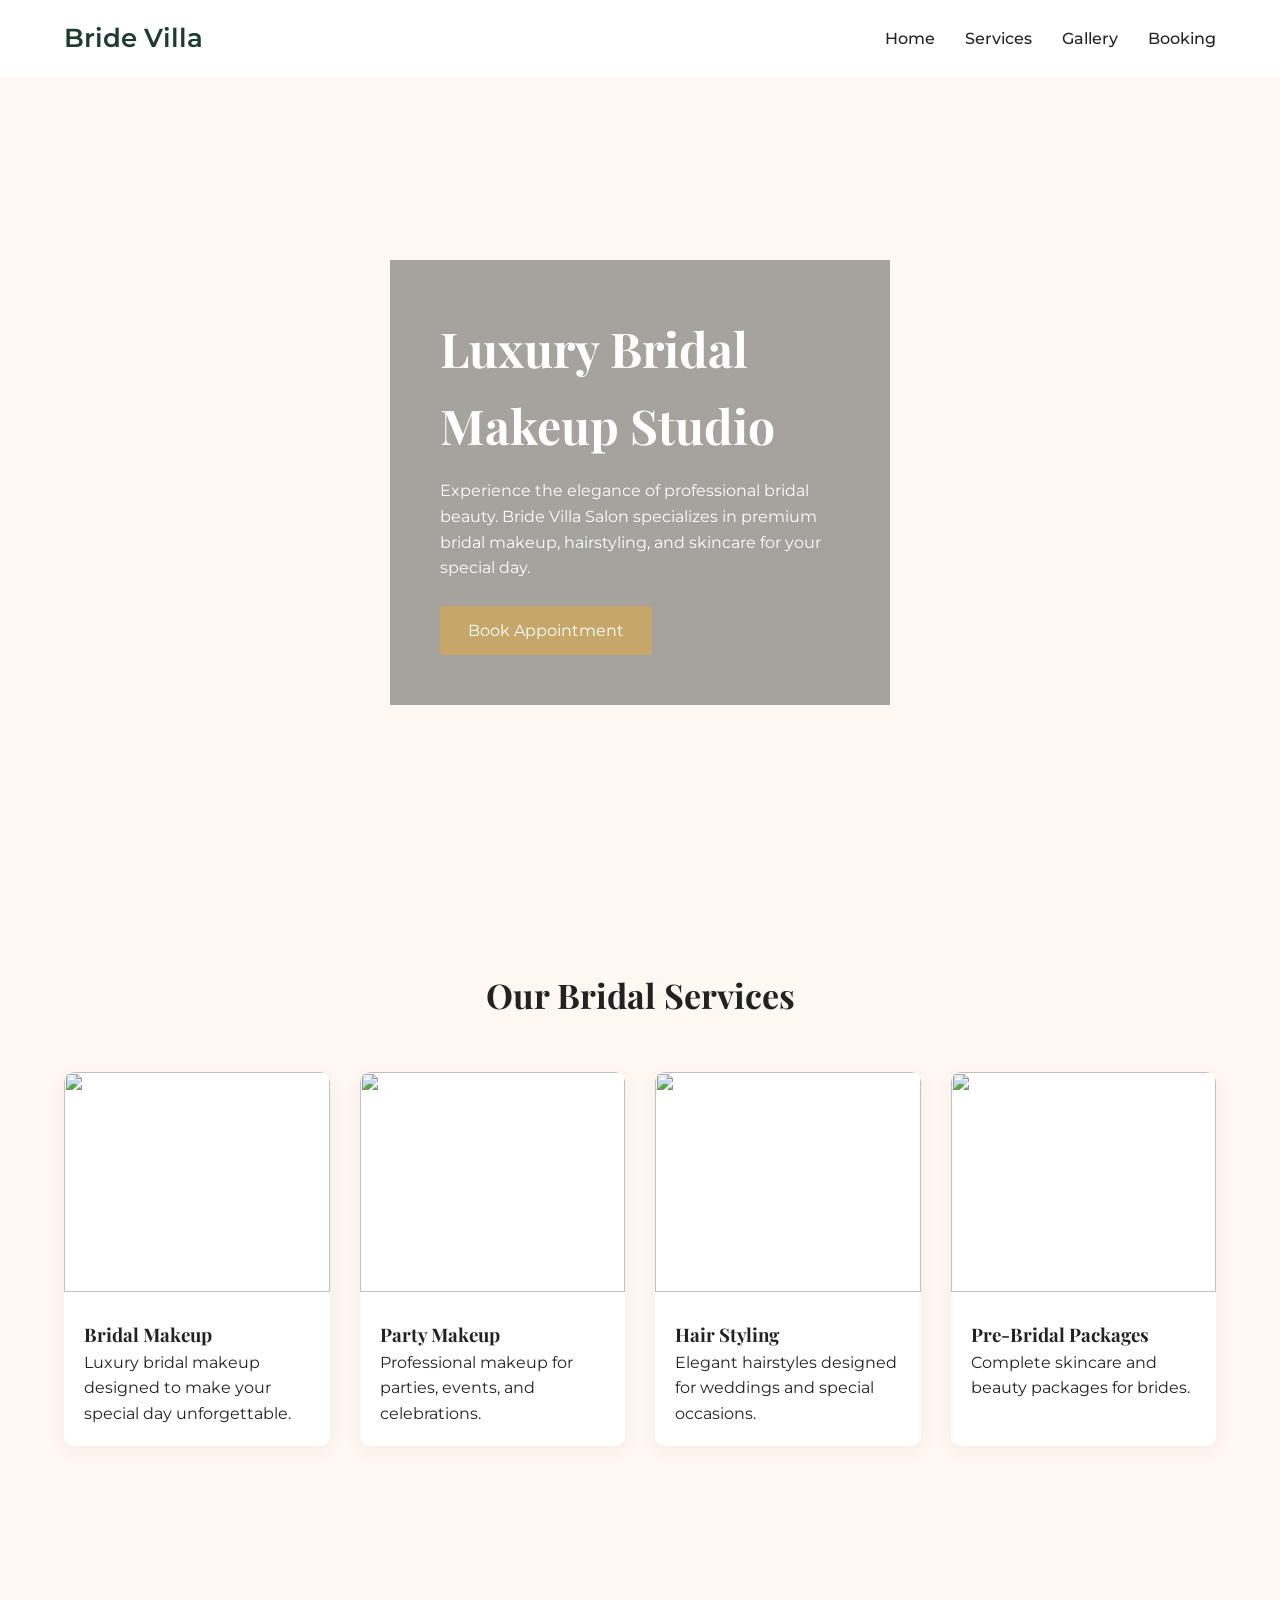
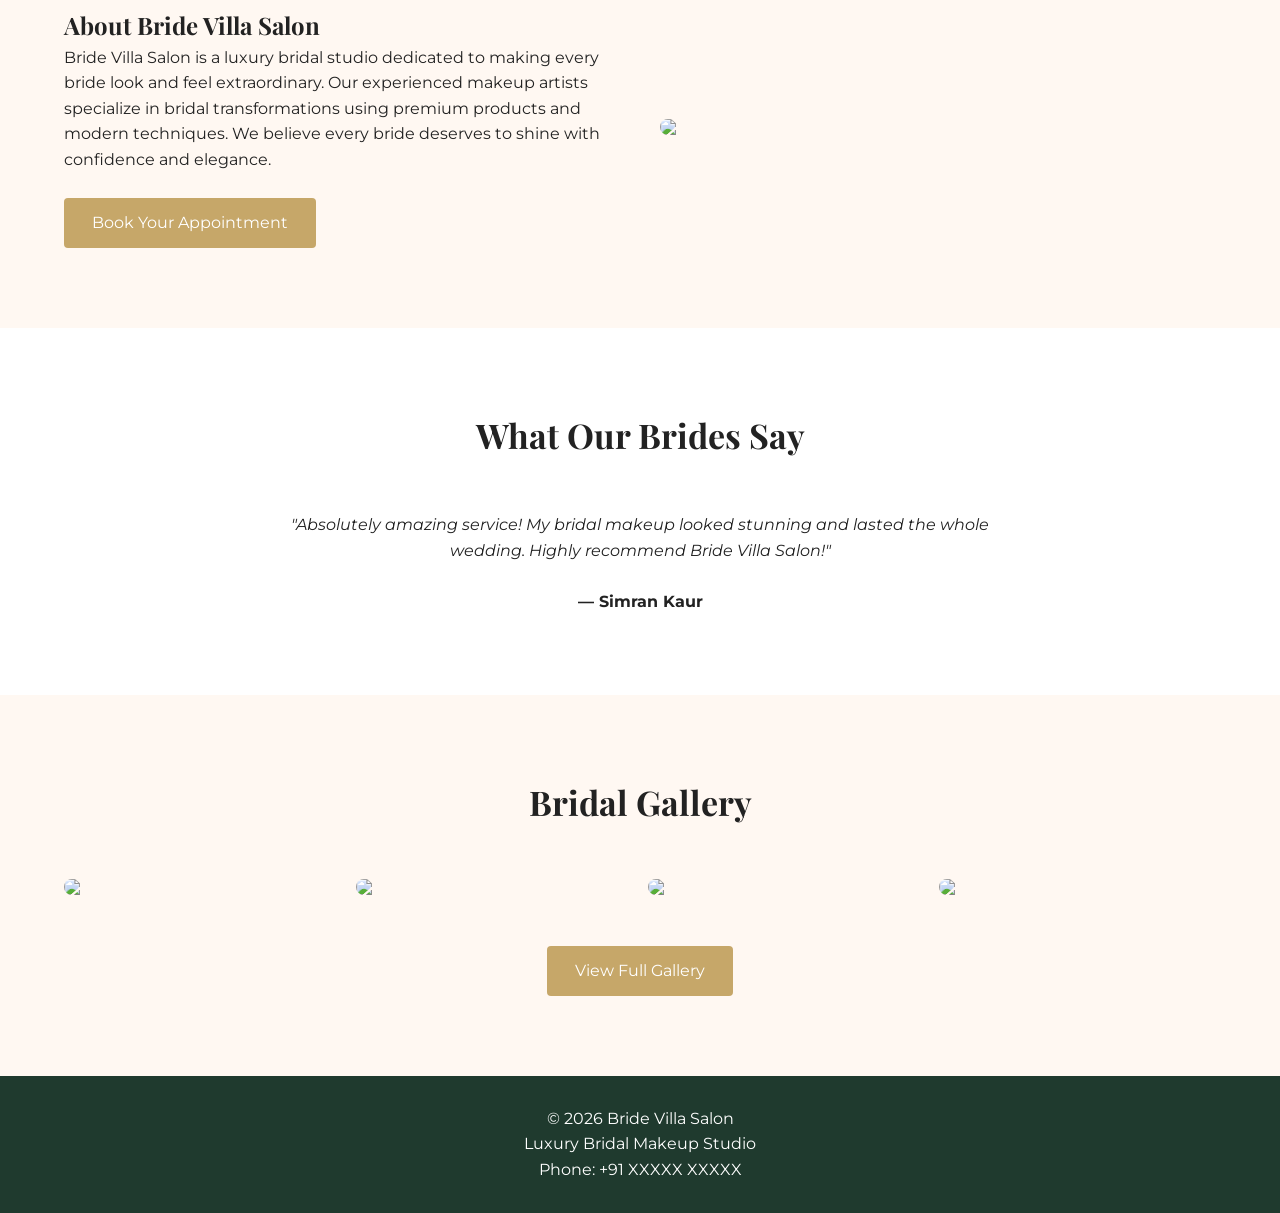
==== index.html @ 525a9a64 "Rename Index.html to index.html" ====
<!DOCTYPE html>
<html lang="en">

<head>

<meta charset="UTF-8">
<meta name="viewport" content="width=device-width, initial-scale=1.0">

<title>Bride Villa Salon</title>

<link rel="stylesheet" href="style.css">

</head>

<body>

<!-- ================= NAVBAR ================= -->

<header>

<div class="container navbar">

<div class="logo">Bride Villa</div>

<nav>

<div class="menu-toggle" id="menu-toggle">
☰
</div>

<div class="nav-links" id="nav-links">

<a href="index.html">Home</a>
<a href="services.html">Services</a>
<a href="gallery.html">Gallery</a>
<a href="booking.html">Booking</a>

</div>

</nav>

</div>

</header>


<!-- ================= HERO ================= -->

<section class="hero">

<div class="container hero-content">

<h1>Luxury Bridal Makeup Studio</h1>

<p>
Experience the elegance of professional bridal beauty.  
Bride Villa Salon specializes in premium bridal makeup, hairstyling, and skincare for your special day.
</p>

<a href="booking.html" class="btn">Book Appointment</a>

</div>

</section>


<!-- ================= SERVICES PREVIEW ================= -->

<section>

<div class="container">

<h2 class="section-title">Our Bridal Services</h2>

<div class="services-grid">

<div class="service-card">

<img src="images/service1.jpg">

<div class="service-content">

<h3>Bridal Makeup</h3>

<p>Luxury bridal makeup designed to make your special day unforgettable.</p>

</div>

</div>

<div class="service-card">

<img src="images/service2.jpg">

<div class="service-content">

<h3>Party Makeup</h3>

<p>Professional makeup for parties, events, and celebrations.</p>

</div>

</div>

<div class="service-card">

<img src="images/service3.jpg">

<div class="service-content">

<h3>Hair Styling</h3>

<p>Elegant hairstyles designed for weddings and special occasions.</p>

</div>

</div>

<div class="service-card">

<img src="images/service4.jpg">

<div class="service-content">

<h3>Pre-Bridal Packages</h3>

<p>Complete skincare and beauty packages for brides.</p>

</div>

</div>

</div>

</div>

</section>


<!-- ================= ABOUT ================= -->

<section>

<div class="container about">

<div>

<h2>About Bride Villa Salon</h2>

<p>

Bride Villa Salon is a luxury bridal studio dedicated to making every bride look and feel extraordinary.

Our experienced makeup artists specialize in bridal transformations using premium products and modern techniques.

We believe every bride deserves to shine with confidence and elegance.

</p>

<br>

<a href="booking.html" class="btn">Book Your Appointment</a>

</div>

<img src="images/about.jpg">

</div>

</section>


<!-- ================= TESTIMONIALS ================= -->

<section class="testimonials">

<div class="container">

<h2 class="section-title">What Our Brides Say</h2>

<div class="testimonial">

<p>

"Absolutely amazing service! My bridal makeup looked stunning and lasted the whole wedding.  
Highly recommend Bride Villa Salon!"

</p>

<br>

<strong>— Simran Kaur</strong>

</div>

</div>

</section>


<!-- ================= GALLERY PREVIEW ================= -->

<section>

<div class="container">

<h2 class="section-title">Bridal Gallery</h2>

<div class="gallery-grid">

<img src="images/gallery1.jpg">
<img src="images/gallery2.jpg">
<img src="images/gallery3.jpg">
<img src="images/gallery4.jpg">

</div>

<br><br>

<div style="text-align:center">

<a href="gallery.html" class="btn">View Full Gallery</a>

</div>

</div>

</section>


<!-- ================= FOOTER ================= -->

<footer>

<p>© 2026 Bride Villa Salon</p>

<p>Luxury Bridal Makeup Studio</p>

<p>Phone: +91 XXXXX XXXXX</p>

</footer>


<script src="app.js"></script>

</body>

</html>
---- style.css ----
/* ===============================
   BRIDE VILLA SALON - LUXURY CSS
================================ */

/* Google Fonts */
@import url('https://fonts.googleapis.com/css2?family=Playfair+Display:wght@400;500;600;700&family=Montserrat:wght@300;400;500;600&display=swap');

/* Root Colors */

:root{
    --gold:#C6A769;
    --cream:#FFF8F2;
    --green:#1F3A2E;
    --dark:#222;
}

/* Reset */

*{
    margin:0;
    padding:0;
    box-sizing:border-box;
}

/* Body */

body{
    font-family:'Montserrat',sans-serif;
    background:var(--cream);
    color:var(--dark);
    line-height:1.6;
}

/* Headings */

h1,h2,h3,h4{
    font-family:'Playfair Display',serif;
}

/* Links */

a{
    text-decoration:none;
    color:inherit;
}

/* Container */

.container{
    width:90%;
    max-width:1200px;
    margin:auto;
}

/* ===============================
   NAVBAR
================================ */

header{
    position:sticky;
    top:0;
    background:white;
    z-index:1000;
    box-shadow:0 2px 10px rgba(0,0,0,0.05);
}

.navbar{
    display:flex;
    justify-content:space-between;
    align-items:center;
    padding:18px 0;
}

.logo{
    font-size:26px;
    font-weight:600;
    color:var(--green);
}

.nav-links{
    display:flex;
    gap:30px;
}

.nav-links a{
    font-weight:500;
    transition:0.3s;
}

.nav-links a:hover{
    color:var(--gold);
}

/* Hamburger */

.menu-toggle{
    display:none;
    font-size:26px;
    cursor:pointer;
}

/* ===============================
   HERO SECTION
================================ */

.hero{
    height:90vh;
    background:url('images/hero.jpg') center/cover no-repeat;
    display:flex;
    align-items:center;
}

.hero-content{
    background:rgba(0,0,0,0.35);
    padding:50px;
    color:white;
    max-width:500px;
}

.hero h1{
    font-size:48px;
    margin-bottom:15px;
}

.hero p{
    margin-bottom:25px;
}

/* Button */

.btn{
    display:inline-block;
    background:var(--gold);
    color:white;
    padding:12px 28px;
    border-radius:4px;
    transition:0.3s;
}

.btn:hover{
    background:var(--green);
}

/* ===============================
   SECTION STYLING
================================ */

section{
    padding:80px 0;
}

.section-title{
    text-align:center;
    margin-bottom:50px;
    font-size:34px;
}

/* ===============================
   SERVICES
================================ */

.services-grid{
    display:grid;
    grid-template-columns:repeat(auto-fit,minmax(250px,1fr));
    gap:30px;
}

.service-card{
    background:white;
    border-radius:10px;
    overflow:hidden;
    box-shadow:0 5px 20px rgba(0,0,0,0.05);
    transition:0.4s;
}

.service-card:hover{
    transform:translateY(-8px);
}

.service-card img{
    width:100%;
    height:220px;
    object-fit:cover;
}

.service-content{
    padding:20px;
}

.price{
    color:var(--gold);
    font-weight:600;
    margin-top:10px;
}

/* ===============================
   ABOUT
================================ */

.about{
    display:grid;
    grid-template-columns:1fr 1fr;
    gap:40px;
    align-items:center;
}

.about img{
    width:100%;
    border-radius:10px;
}

/* ===============================
   TESTIMONIALS
================================ */

.testimonials{
    background:white;
}

.testimonial{
    text-align:center;
    max-width:700px;
    margin:auto;
}

.testimonial p{
    font-style:italic;
}

/* ===============================
   GALLERY
================================ */

.gallery-grid{
    display:grid;
    grid-template-columns:repeat(auto-fit,minmax(250px,1fr));
    gap:15px;
}

.gallery-grid img{
    width:100%;
    border-radius:8px;
    transition:0.4s;
}

.gallery-grid img:hover{
    transform:scale(1.05);
}

/* ===============================
   BOOKING FORM
================================ */

.booking-form{
    max-width:600px;
    margin:auto;
}

.booking-form input,
.booking-form select,
.booking-form textarea{
    width:100%;
    padding:12px;
    margin-bottom:15px;
    border:1px solid #ddd;
    border-radius:4px;
}

.booking-form button{
    width:100%;
}

/* ===============================
   FOOTER
================================ */

footer{
    background:var(--green);
    color:white;
    text-align:center;
    padding:30px 0;
}

/* ===============================
   RESPONSIVE
================================ */

@media(max-width:768px){

.nav-links{
    position:absolute;
    right:0;
    top:70px;
    background:white;
    flex-direction:column;
    width:200px;
    display:none;
    padding:20px;
}

.nav-links.active{
    display:flex;
}

.menu-toggle{
    display:block;
}

.about{
    grid-template-columns:1fr;
}

.hero h1{
    font-size:36px;
}

}
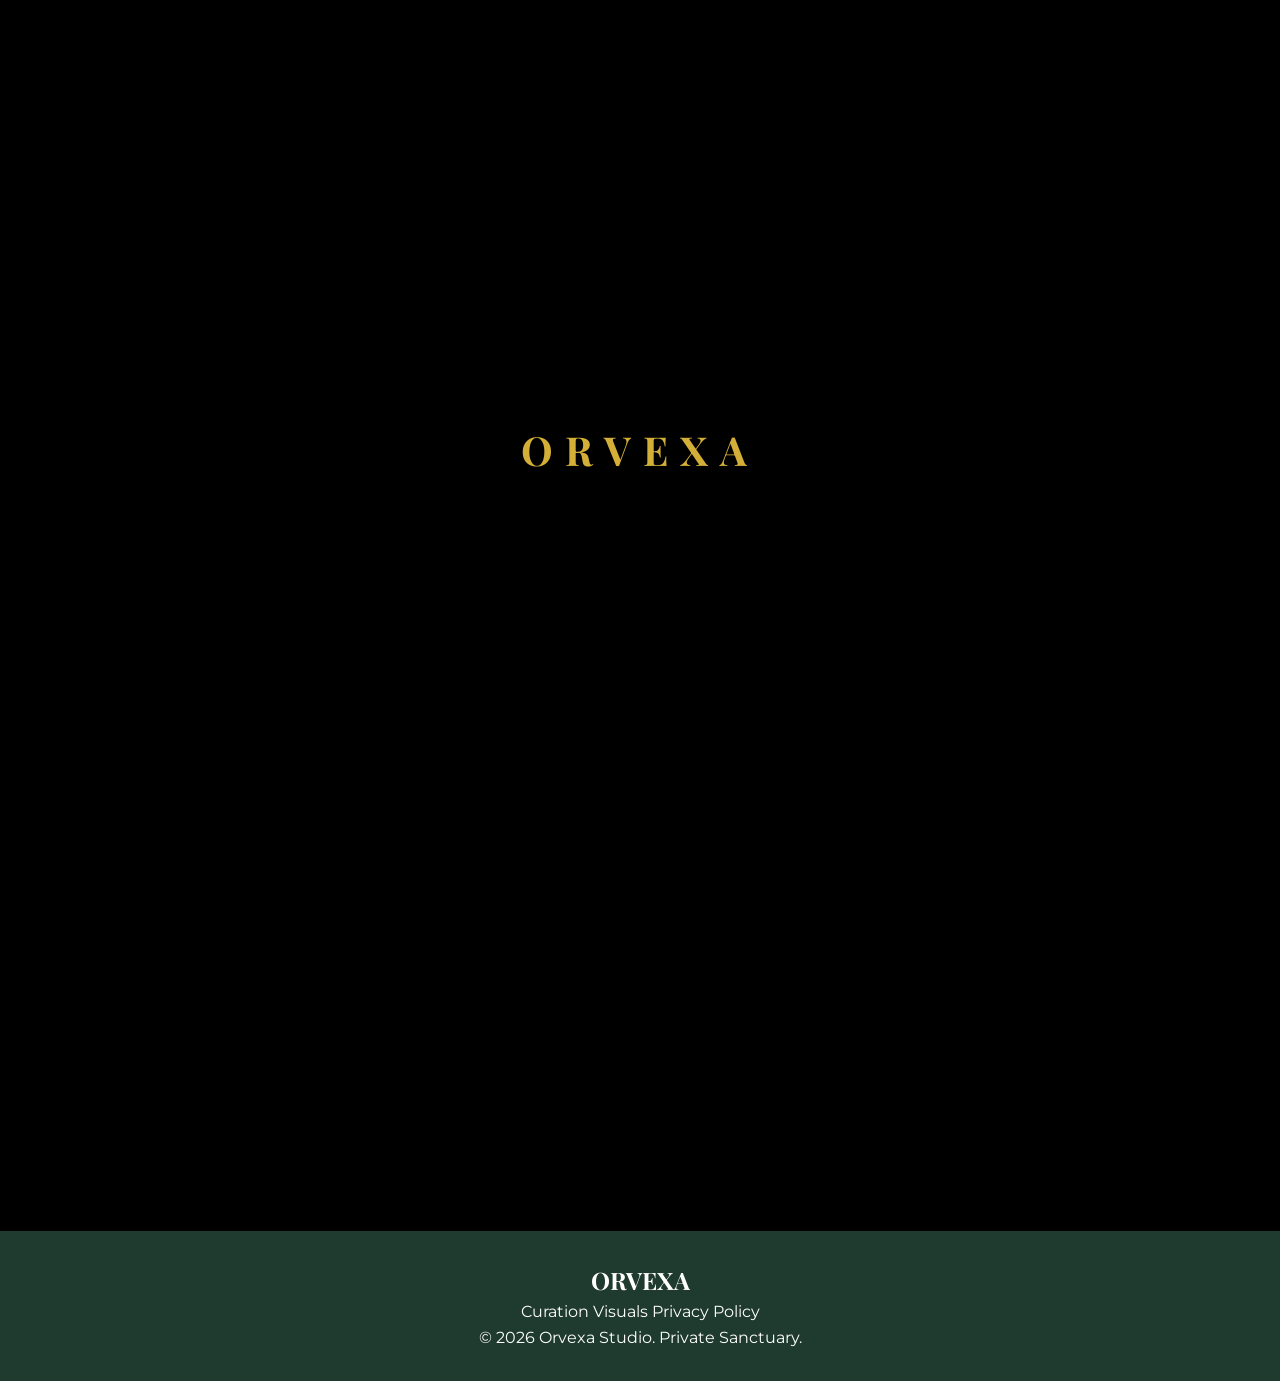
==== commit 731ed9b9: "Update index.html" ====
--- a/index.html
+++ b/index.html
@@ -1,248 +1,145 @@
 <!DOCTYPE html>
 <html lang="en">
+<head>
+    <meta charset="UTF-8">
+    <meta name="viewport" content="width=device-width, initial-scale=1.0">
+    <title>ORVEXA STUDIO | The Luxury Standard</title>
+    
+    <meta name="description" content="Orvexa Studio - High-end architectural hair sculpting and luxury sanctuary.">
+    <meta name="theme-color" content="#0D0D0D">
 
-<head>
+    <link rel="preload" href="style.css" as="style">
+    <link rel="preload" href="https://images.unsplash.com/photo-1521590832167-7bcbfaa6381f?auto=format&fit=crop&q=100" as="image">
 
-<meta charset="UTF-8">
-<meta name="viewport" content="width=device-width, initial-scale=1.0">
+    <link rel="preconnect" href="https://fonts.googleapis.com">
+    <link rel="preconnect" href="https://fonts.gstatic.com" crossorigin>
+    <link href="https://fonts.googleapis.com/css2?family=Playfair+Display:ital,wght@0,400;0,700;1,400&family=Poppins:wght@200;300;400;600&display=swap" rel="stylesheet">
+    
+    <link rel="stylesheet" href="https://unpkg.com/aos@next/dist/aos.css" />
+    <link rel="stylesheet" href="style.css">
 
-<title>Bride Villa Salon</title>
+    <style>
+        body { background: #000; margin: 0; }
+        .loader {
+            position: fixed; inset: 0; background: #000; z-index: 99999;
+            display: flex; align-items: center; justify-content: center;
+            transition: opacity 0.8s ease, visibility 0.8s;
+        }
+        .loader-logo {
+            font-family: 'Playfair Display', serif; letter-spacing: 12px; 
+            color: #D4AF37; font-size: 2.5rem; text-transform: uppercase;
+            animation: pulse 2s ease-in-out infinite;
+        }
+        @keyframes pulse {
+            0%, 100% { opacity: 0.4; transform: scale(0.98); }
+            50% { opacity: 1; transform: scale(1); }
+        }
+        .loader-progress-bar {
+            position: absolute; bottom: 0; left: 0; height: 2px;
+            background: #D4AF37; width: 0%; transition: width 1s ease-in-out;
+        }
+    </style>
+</head>
+<body class="luxury-theme">
 
-<link rel="stylesheet" href="style.css">
+    <div class="cursor"></div>
+    <div class="cursor-follower"></div>
 
-</head>
+    <div class="loader">
+        <div class="loader-wrapper">
+            <h1 class="loader-logo">ORVEXA</h1>
+            <div class="loader-progress-bar"></div>
+        </div>
+    </div>
 
-<body>
+    <nav class="navbar">
+        <div class="nav-container">
+            <a href="index.html" class="logo">ORVEXA<span>STUDIO</span></a>
+            
+            <ul class="nav-links">
+                <li><a href="index.html" class="active">Home</a></li>
+                <li><a href="services.html">Services</a></li>
+                <li><a href="gallery.html">Gallery</a></li>
+                <li><a href="booking.html" class="nav-cta">Reserve Now</a></li>
+            </ul>
 
-<!-- ================= NAVBAR ================= -->
+            <div class="burger">
+                <span class="line1"></span>
+                <span class="line2"></span>
+            </div>
+        </div>
+    </nav>
 
-<header>
+    <main id="smooth-wrapper">
+        <div id="smooth-content">
+            
+            <header class="hero">
+                <div class="hero-media">
+                    <div class="hero-overlay"></div>
+                    <div class="hero-bg-image"></div>
+                </div>
 
-<div class="container navbar">
+                <div class="hero-content" data-aos="zoom-out" data-aos-duration="2500">
+                    <h2 class="hero-subtitle">BEYOND GROOMING</h2>
+                    <h1 class="hero-title">Orvexa Studio</h1>
+                    <p class="hero-tagline">Architectural precision meets bespoke luxury sanctuary.</p>
+                    
+                    <div class="hero-btns">
+                        <a href="booking.html" class="btn-primary magnetic">Request Invite</a>
+                        <a href="services.html" class="btn-outline magnetic">The Menu</a>
+                    </div>
+                </div>
 
-<div class="logo">Bride Villa</div>
+                <div class="scroll-indicator">
+                    <div class="mouse-icon"><div class="wheel"></div></div>
+                    <span>EXPLORE</span>
+                </div>
+            </header>
 
-<nav>
+            <section class="about-section">
+                <div class="container">
+                    <div class="about-grid">
+                        <div class="about-media" data-aos="fade-right">
+                            <div class="image-mask">
+                                <img src="https://images.unsplash.com/photo-1560066984-138dadb4c035?auto=format&fit=crop&q=80" alt="Orvexa Experience">
+                            </div>
+                        </div>
+                        <div class="about-info" data-aos="fade-left">
+                            <span class="gold-label">THE LEGACY</span>
+                            <h3>Crafting Identities</h3>
+                            <p>We believe in quiet luxury—an uncompromising commitment to detail, privacy, and artistic innovation. At Orvexa, every transformation is an act of creation.</p>
+                            <a href="services.html" class="text-link">The Collection &rarr;</a>
+                        </div>
+                    </div>
+                </div>
+            </section>
 
-<div class="menu-toggle" id="menu-toggle">
-☰
-</div>
+            <footer class="footer">
+                <div class="footer-wrap">
+                    <h2 class="footer-logo">ORVEXA</h2>
+                    <nav class="footer-nav">
+                        <a href="services.html">Curation</a>
+                        <a href="gallery.html">Visuals</a>
+                        <a href="booking.html">Privacy Policy</a>
+                    </nav>
+                    <p class="copyright">&copy; 2026 Orvexa Studio. Private Sanctuary.</p>
+                </div>
+            </footer>
 
-<div class="nav-links" id="nav-links">
+        </div>
+    </main>
 
-<a href="index.html">Home</a>
-<a href="services.html">Services</a>
-<a href="gallery.html">Gallery</a>
-<a href="booking.html">Booking</a>
+    <script src="https://unpkg.com/aos@next/dist/aos.js"></script>
 
-</div>
+    <script type="importmap">
+    {
+      "imports": {
+        "firebase/app": "https://www.gstatic.com/firebasejs/10.7.1/firebase-app.js",
+        "firebase/firestore": "https://www.gstatic.com/firebasejs/10.7.1/firebase-firestore.js"
+      }
+    }
+    </script>
 
-</nav>
-
-</div>
-
-</header>
-
-
-<!-- ================= HERO ================= -->
-
-<section class="hero">
-
-<div class="container hero-content">
-
-<h1>Luxury Bridal Makeup Studio</h1>
-
-<p>
-Experience the elegance of professional bridal beauty.  
-Bride Villa Salon specializes in premium bridal makeup, hairstyling, and skincare for your special day.
-</p>
-
-<a href="booking.html" class="btn">Book Appointment</a>
-
-</div>
-
-</section>
-
-
-<!-- ================= SERVICES PREVIEW ================= -->
-
-<section>
-
-<div class="container">
-
-<h2 class="section-title">Our Bridal Services</h2>
-
-<div class="services-grid">
-
-<div class="service-card">
-
-<img src="images/service1.jpg">
-
-<div class="service-content">
-
-<h3>Bridal Makeup</h3>
-
-<p>Luxury bridal makeup designed to make your special day unforgettable.</p>
-
-</div>
-
-</div>
-
-<div class="service-card">
-
-<img src="images/service2.jpg">
-
-<div class="service-content">
-
-<h3>Party Makeup</h3>
-
-<p>Professional makeup for parties, events, and celebrations.</p>
-
-</div>
-
-</div>
-
-<div class="service-card">
-
-<img src="images/service3.jpg">
-
-<div class="service-content">
-
-<h3>Hair Styling</h3>
-
-<p>Elegant hairstyles designed for weddings and special occasions.</p>
-
-</div>
-
-</div>
-
-<div class="service-card">
-
-<img src="images/service4.jpg">
-
-<div class="service-content">
-
-<h3>Pre-Bridal Packages</h3>
-
-<p>Complete skincare and beauty packages for brides.</p>
-
-</div>
-
-</div>
-
-</div>
-
-</div>
-
-</section>
-
-
-<!-- ================= ABOUT ================= -->
-
-<section>
-
-<div class="container about">
-
-<div>
-
-<h2>About Bride Villa Salon</h2>
-
-<p>
-
-Bride Villa Salon is a luxury bridal studio dedicated to making every bride look and feel extraordinary.
-
-Our experienced makeup artists specialize in bridal transformations using premium products and modern techniques.
-
-We believe every bride deserves to shine with confidence and elegance.
-
-</p>
-
-<br>
-
-<a href="booking.html" class="btn">Book Your Appointment</a>
-
-</div>
-
-<img src="images/about.jpg">
-
-</div>
-
-</section>
-
-
-<!-- ================= TESTIMONIALS ================= -->
-
-<section class="testimonials">
-
-<div class="container">
-
-<h2 class="section-title">What Our Brides Say</h2>
-
-<div class="testimonial">
-
-<p>
-
-"Absolutely amazing service! My bridal makeup looked stunning and lasted the whole wedding.  
-Highly recommend Bride Villa Salon!"
-
-</p>
-
-<br>
-
-<strong>— Simran Kaur</strong>
-
-</div>
-
-</div>
-
-</section>
-
-
-<!-- ================= GALLERY PREVIEW ================= -->
-
-<section>
-
-<div class="container">
-
-<h2 class="section-title">Bridal Gallery</h2>
-
-<div class="gallery-grid">
-
-<img src="images/gallery1.jpg">
-<img src="images/gallery2.jpg">
-<img src="images/gallery3.jpg">
-<img src="images/gallery4.jpg">
-
-</div>
-
-<br><br>
-
-<div style="text-align:center">
-
-<a href="gallery.html" class="btn">View Full Gallery</a>
-
-</div>
-
-</div>
-
-</section>
-
-
-<!-- ================= FOOTER ================= -->
-
-<footer>
-
-<p>© 2026 Bride Villa Salon</p>
-
-<p>Luxury Bridal Makeup Studio</p>
-
-<p>Phone: +91 XXXXX XXXXX</p>
-
-</footer>
-
-
-<script src="app.js"></script>
-
+    <script type="module" src="app.js"></script>
 </body>
-
 </html>
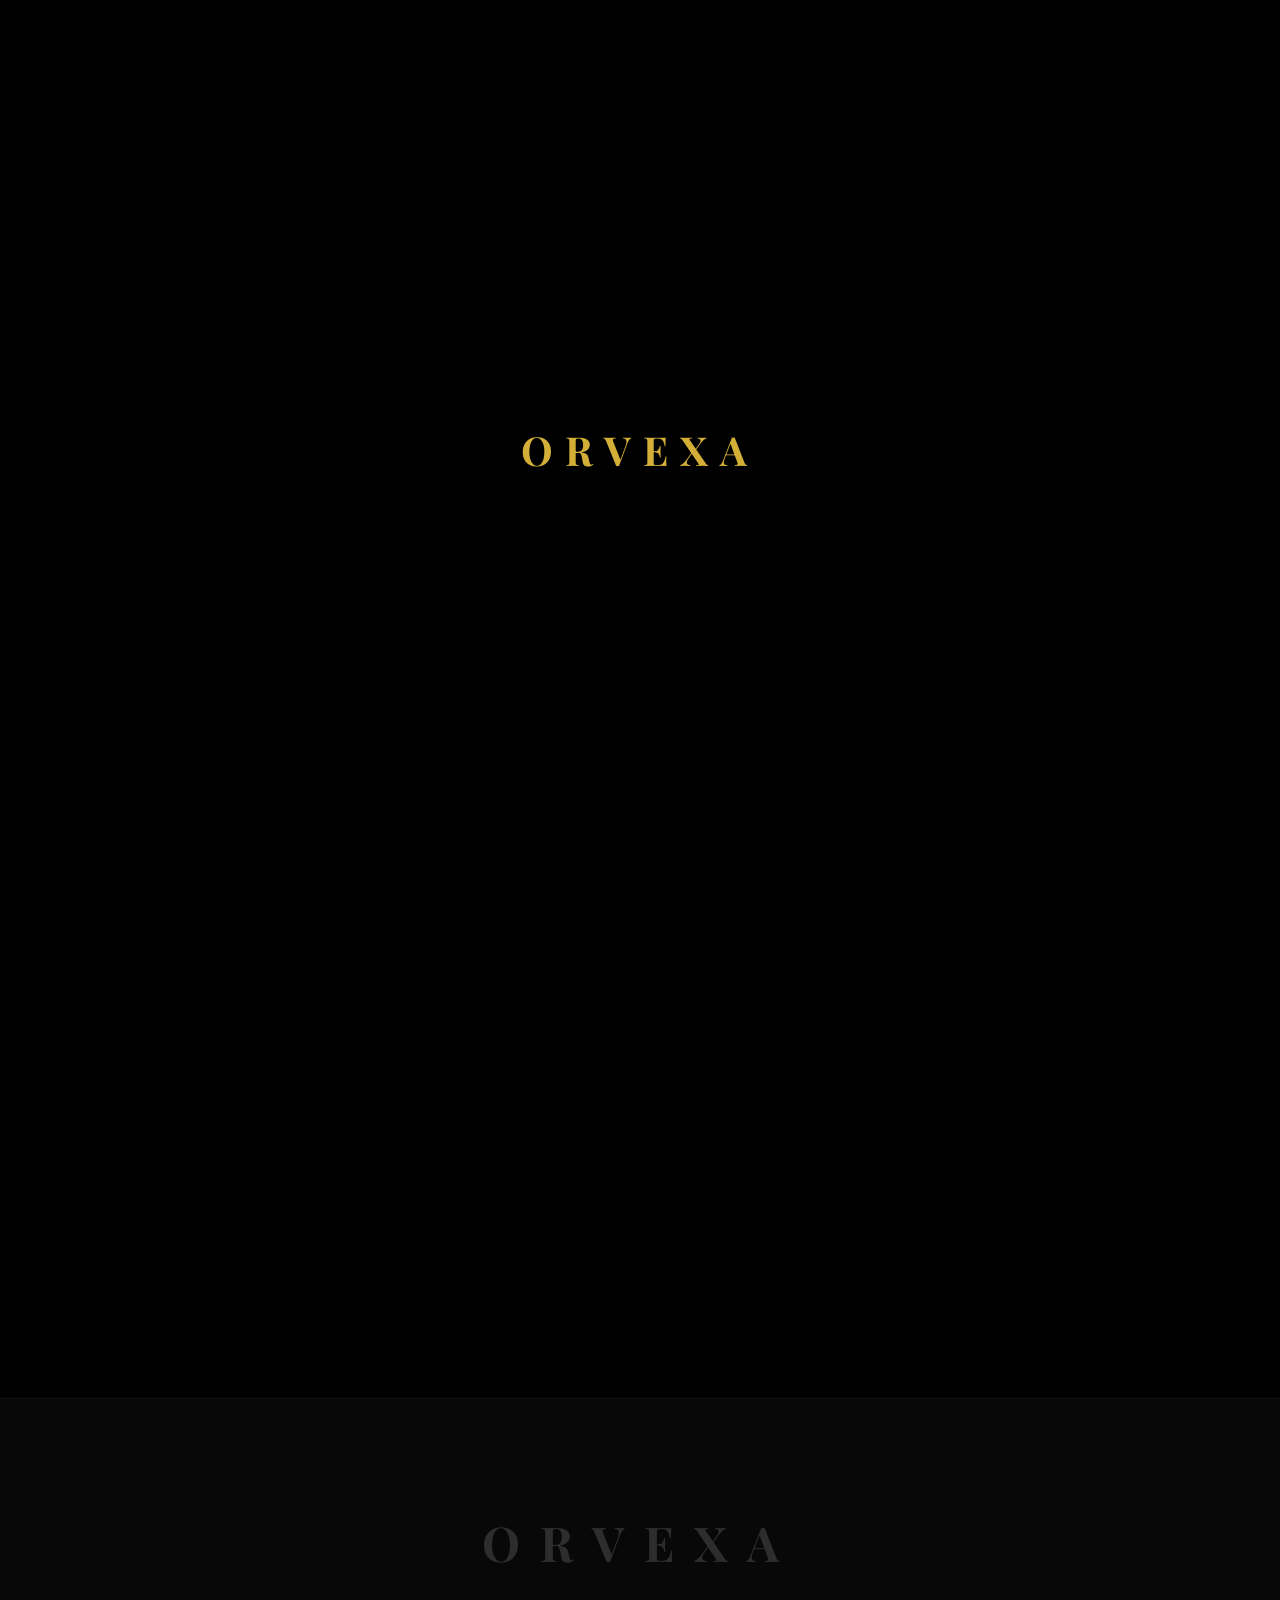
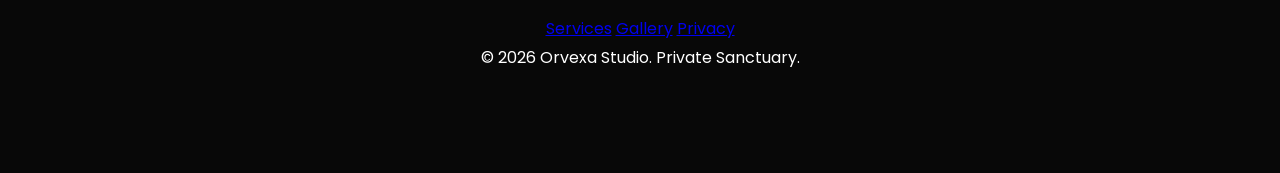
==== commit 3ab93876: "Update index.html" ====
--- a/index.html
+++ b/index.html
@@ -5,38 +5,38 @@
     <meta name="viewport" content="width=device-width, initial-scale=1.0">
     <title>ORVEXA STUDIO | The Luxury Standard</title>
     
-    <meta name="description" content="Orvexa Studio - High-end architectural hair sculpting and luxury sanctuary.">
-    <meta name="theme-color" content="#0D0D0D">
+    <meta name="description" content="Orvexa Studio - Bespoke hair sculpting and architectural grooming sanctuary.">
+    <meta property="og:title" content="ORVEXA STUDIO | Private Sanctuary">
+    <meta property="og:description" content="Where precision meets luxury. Experience the elite standard of grooming.">
+    <meta property="og:image" content="assets/img/og-preview.jpg"> <meta name="theme-color" content="#0D0D0D">
+
+    <link rel="icon" type="image/png" href="assets/img/favicon.png">
 
     <link rel="preload" href="style.css" as="style">
-    <link rel="preload" href="https://images.unsplash.com/photo-1521590832167-7bcbfaa6381f?auto=format&fit=crop&q=100" as="image">
+    <link rel="preload" href="app.js" as="script" crossorigin="anonymous">
 
     <link rel="preconnect" href="https://fonts.googleapis.com">
     <link rel="preconnect" href="https://fonts.gstatic.com" crossorigin>
-    <link href="https://fonts.googleapis.com/css2?family=Playfair+Display:ital,wght@0,400;0,700;1,400&family=Poppins:wght@200;300;400;600&display=swap" rel="stylesheet">
+    <link href="https://fonts.googleapis.com/css2?family=Playfair+Display:wght@700&family=Poppins:wght@200;300;400;600&display=swap" rel="stylesheet">
+    <link rel="stylesheet" href="https://unpkg.com/aos@next/dist/aos.css" />
     
-    <link rel="stylesheet" href="https://unpkg.com/aos@next/dist/aos.css" />
     <link rel="stylesheet" href="style.css">
 
     <style>
-        body { background: #000; margin: 0; }
+        body { background: #000; margin: 0; overflow: hidden; }
         .loader {
             position: fixed; inset: 0; background: #000; z-index: 99999;
             display: flex; align-items: center; justify-content: center;
-            transition: opacity 0.8s ease, visibility 0.8s;
+            transition: opacity 0.8s cubic-bezier(0.19, 1, 0.22, 1);
         }
         .loader-logo {
-            font-family: 'Playfair Display', serif; letter-spacing: 12px; 
-            color: #D4AF37; font-size: 2.5rem; text-transform: uppercase;
+            font-family: 'Playfair Display', serif; color: #D4AF37;
+            letter-spacing: 12px; font-size: 2.5rem; text-transform: uppercase;
             animation: pulse 2s ease-in-out infinite;
         }
         @keyframes pulse {
-            0%, 100% { opacity: 0.4; transform: scale(0.98); }
+            0%, 100% { opacity: 0.3; transform: scale(0.95); }
             50% { opacity: 1; transform: scale(1); }
-        }
-        .loader-progress-bar {
-            position: absolute; bottom: 0; left: 0; height: 2px;
-            background: #D4AF37; width: 0%; transition: width 1s ease-in-out;
         }
     </style>
 </head>
@@ -45,11 +45,8 @@
     <div class="cursor"></div>
     <div class="cursor-follower"></div>
 
-    <div class="loader">
-        <div class="loader-wrapper">
-            <h1 class="loader-logo">ORVEXA</h1>
-            <div class="loader-progress-bar"></div>
-        </div>
+    <div class="loader" id="main-loader">
+        <h1 class="loader-logo">ORVEXA</h1>
     </div>
 
     <nav class="navbar">
@@ -63,7 +60,7 @@
                 <li><a href="booking.html" class="nav-cta">Reserve Now</a></li>
             </ul>
 
-            <div class="burger">
+            <div class="burger" id="mobile-menu">
                 <span class="line1"></span>
                 <span class="line2"></span>
             </div>
@@ -81,17 +78,16 @@
 
                 <div class="hero-content" data-aos="zoom-out" data-aos-duration="2500">
                     <h2 class="hero-subtitle">BEYOND GROOMING</h2>
-                    <h1 class="hero-title">Orvexa Studio</h1>
+                    <h1 class="hero-title">Orvexa</h1>
                     <p class="hero-tagline">Architectural precision meets bespoke luxury sanctuary.</p>
                     
                     <div class="hero-btns">
                         <a href="booking.html" class="btn-primary magnetic">Request Invite</a>
-                        <a href="services.html" class="btn-outline magnetic">The Menu</a>
+                        <a href="services.html" class="btn-outline magnetic">The Collection</a>
                     </div>
                 </div>
 
                 <div class="scroll-indicator">
-                    <div class="mouse-icon"><div class="wheel"></div></div>
                     <span>EXPLORE</span>
                 </div>
             </header>
@@ -101,14 +97,14 @@
                     <div class="about-grid">
                         <div class="about-media" data-aos="fade-right">
                             <div class="image-mask">
-                                <img src="https://images.unsplash.com/photo-1560066984-138dadb4c035?auto=format&fit=crop&q=80" alt="Orvexa Experience">
+                                <img src="https://images.unsplash.com/photo-1560066984-138dadb4c035?auto=format&fit=crop&q=80" alt="Orvexa Studio Craftsmanship">
                             </div>
                         </div>
                         <div class="about-info" data-aos="fade-left">
                             <span class="gold-label">THE LEGACY</span>
                             <h3>Crafting Identities</h3>
-                            <p>We believe in quiet luxury—an uncompromising commitment to detail, privacy, and artistic innovation. At Orvexa, every transformation is an act of creation.</p>
-                            <a href="services.html" class="text-link">The Collection &rarr;</a>
+                            <p>We believe in quiet luxury—an uncompromising commitment to detail, privacy, and artistic innovation. Every transformation is an act of creation.</p>
+                            <a href="services.html" class="text-link">View The Experience &rarr;</a>
                         </div>
                     </div>
                 </div>
@@ -118,9 +114,9 @@
                 <div class="footer-wrap">
                     <h2 class="footer-logo">ORVEXA</h2>
                     <nav class="footer-nav">
-                        <a href="services.html">Curation</a>
-                        <a href="gallery.html">Visuals</a>
-                        <a href="booking.html">Privacy Policy</a>
+                        <a href="services.html">Services</a>
+                        <a href="gallery.html">Gallery</a>
+                        <a href="booking.html">Privacy</a>
                     </nav>
                     <p class="copyright">&copy; 2026 Orvexa Studio. Private Sanctuary.</p>
                 </div>
--- a/style.css
+++ b/style.css
@@ -1,317 +1,162 @@
-/* ===============================
-   BRIDE VILLA SALON - LUXURY CSS
-================================ */
+/* ORVEXA STUDIO - Global Design System
+   Theme: Ultra-Premium Luxury / Matte Black & Gold
+*/
 
-/* Google Fonts */
-@import url('https://fonts.googleapis.com/css2?family=Playfair+Display:wght@400;500;600;700&family=Montserrat:wght@300;400;500;600&display=swap');
-
-/* Root Colors */
-
-:root{
-    --gold:#C6A769;
-    --cream:#FFF8F2;
-    --green:#1F3A2E;
-    --dark:#222;
+:root {
+    /* Color Palette */
+    --primary: #0D0D0D;      /* Deep Matte Black */
+    --accent: #D4AF37;       /* Metallic Gold */
+    --white: #FFFFFF;
+    --text-muted: #888888;
+    --glass: rgba(255, 255, 255, 0.03);
+    --border: rgba(212, 175, 55, 0.15);
+    
+    /* Typography Dynamics */
+    --font-main: 'Poppins', sans-serif;
+    --font-serif: 'Playfair Display', serif;
+    
+    /* Motion Curve */
+    --ease: cubic-bezier(0.22, 1, 0.36, 1);
 }
 
-/* Reset */
-
-*{
-    margin:0;
-    padding:0;
-    box-sizing:border-box;
+/* 1. Reset & Global Aesthetics */
+* {
+    margin: 0; padding: 0; box-sizing: border-box;
+    cursor: none !important; /* Custom Cursor Handle */
 }
 
-/* Body */
-
-body{
-    font-family:'Montserrat',sans-serif;
-    background:var(--cream);
-    color:var(--dark);
-    line-height:1.6;
+html {
+    scroll-behavior: smooth;
+    background: var(--primary);
 }
 
-/* Headings */
-
-h1,h2,h3,h4{
-    font-family:'Playfair Display',serif;
+body {
+    background-color: var(--primary);
+    color: var(--white);
+    font-family: var(--font-main);
+    line-height: 1.8;
+    overflow-x: hidden;
+    -webkit-font-smoothing: antialiased;
 }
 
-/* Links */
-
-a{
-    text-decoration:none;
-    color:inherit;
+/* Film Grain Filter - Adds 'Soul' to the Black Background */
+body::before {
+    content: "";
+    position: fixed; inset: 0;
+    background-image: url("data:image/svg+xml,%3Csvg viewBox='0 0 200 200' xmlns='http://www.w3.org/2000/svg'%3E%3Cfilter id='n'%3E%3CfeTurbulence type='fractalNoise' baseFrequency='0.65' numOctaves='3'/%3E%3C/filter%3E%3Crect width='100%25' height='100%25' filter='url(%23n)'/%3E%3C/svg%3E");
+    opacity: 0.02; pointer-events: none; z-index: 9999;
 }
 
-/* Container */
-
-.container{
-    width:90%;
-    max-width:1200px;
-    margin:auto;
+/* 2. Custom Elite Cursor */
+.cursor {
+    width: 8px; height: 8px; background: var(--accent);
+    border-radius: 50%; position: fixed; z-index: 10000;
+    pointer-events: none;
+}
+.cursor-follower {
+    width: 35px; height: 35px; border: 1px solid var(--border);
+    border-radius: 50%; position: fixed; z-index: 9999;
+    pointer-events: none; transition: transform 0.15s var(--ease);
 }
 
-/* ===============================
-   NAVBAR
-================================ */
+/* 3. Luxury Navigation */
+.navbar {
+    position: fixed; width: 100%; top: 0; z-index: 1000;
+    padding: 35px 0; transition: all 0.6s var(--ease);
+}
+.navbar.scrolled {
+    padding: 15px 0; background: rgba(13, 13, 13, 0.9);
+    backdrop-filter: blur(25px); border-bottom: 1px solid var(--glass);
+}
+.nav-container {
+    max-width: 1400px; margin: 0 auto; display: flex;
+    justify-content: space-between; align-items: center; padding: 0 50px;
+}
+.logo {
+    font-family: var(--font-serif); font-size: 1.8rem;
+    color: var(--white); text-decoration: none; font-weight: 700;
+    letter-spacing: 5px;
+}
+.logo span { color: var(--accent); font-weight: 300; }
 
-header{
-    position:sticky;
-    top:0;
-    background:white;
-    z-index:1000;
-    box-shadow:0 2px 10px rgba(0,0,0,0.05);
+.nav-links { display: flex; list-style: none; gap: 45px; }
+.nav-links a {
+    text-decoration: none; color: var(--white); font-size: 0.7rem;
+    text-transform: uppercase; letter-spacing: 2.5px; opacity: 0.6;
+    transition: 0.4s;
+}
+.nav-links a:hover, .nav-links a.active { opacity: 1; color: var(--accent); }
+
+/* 4. Hero Section */
+.hero {
+    height: 100vh; position: relative; overflow: hidden;
+    display: flex; align-items: center; justify-content: center; text-align: center;
+}
+.hero-bg-image {
+    position: absolute; inset: 0; z-index: -2;
+    background: url('https://images.unsplash.com/photo-1521590832167-7bcbfaa6381f?auto=format&fit=crop&q=100') center/cover;
+    filter: brightness(0.4); transform: scale(1.05);
+}
+.hero-overlay {
+    position: absolute; inset: 0; z-index: -1;
+    background: radial-gradient(circle, transparent 0%, var(--primary) 100%);
+}
+.hero-title {
+    font-family: var(--font-serif); font-size: clamp(3rem, 10vw, 7.5rem);
+    text-transform: uppercase; letter-spacing: 15px; margin: 20px 0;
+    line-height: 1;
+}
+.hero-subtitle { color: var(--accent); letter-spacing: 10px; font-size: 0.8rem; }
+
+/* 5. Elite Buttons */
+.btn-primary {
+    background: var(--accent); color: #000; padding: 22px 50px;
+    text-decoration: none; font-size: 0.75rem; letter-spacing: 3px;
+    text-transform: uppercase; font-weight: 600; display: inline-block;
+    transition: var(--ease); border: 1px solid var(--accent);
+}
+.btn-primary:hover { background: transparent; color: var(--white); transform: translateY(-5px); }
+
+.btn-outline {
+    border: 1px solid rgba(255,255,255,0.1); color: var(--white);
+    padding: 22px 50px; text-decoration: none; font-size: 0.75rem;
+    letter-spacing: 3px; text-transform: uppercase; margin-left: 20px;
+    transition: var(--ease);
+}
+.btn-outline:hover { background: var(--white); color: #000; }
+
+/* 6. Content Sections (Golden Ratio Spacing) */
+section { padding: 160px 0; }
+.container { max-width: 1200px; margin: 0 auto; padding: 0 40px; }
+
+.image-mask {
+    background: #151515; overflow: hidden; position: relative;
+    clip-path: inset(0 0 0 0);
+}
+.image-mask img {
+    width: 100%; height: 100%; object-fit: cover;
+    transition: transform 2s var(--ease); filter: grayscale(100%);
+}
+.image-mask:hover img { transform: scale(1.1); filter: grayscale(0%); }
+
+/* 7. Footer Architecture */
+.footer {
+    padding: 100px 0; border-top: 1px solid var(--glass);
+    text-align: center; background: #080808;
+}
+.footer-logo {
+    font-family: var(--font-serif); font-size: 3rem; letter-spacing: 20px;
+    opacity: 0.15; margin-bottom: 30px;
 }
 
-.navbar{
-    display:flex;
-    justify-content:space-between;
-    align-items:center;
-    padding:18px 0;
+/* Selection & Scrollbar */
+::selection { background: var(--accent); color: var(--primary); }
+::-webkit-scrollbar { width: 4px; }
+::-webkit-scrollbar-thumb { background: var(--accent); }
+
+/* Responsive */
+@media (max-width: 768px) {
+    .nav-links { display: none; }
+    .hero-title { letter-spacing: 8px; }
+    section { padding: 80px 0; }
 }
-
-.logo{
-    font-size:26px;
-    font-weight:600;
-    color:var(--green);
-}
-
-.nav-links{
-    display:flex;
-    gap:30px;
-}
-
-.nav-links a{
-    font-weight:500;
-    transition:0.3s;
-}
-
-.nav-links a:hover{
-    color:var(--gold);
-}
-
-/* Hamburger */
-
-.menu-toggle{
-    display:none;
-    font-size:26px;
-    cursor:pointer;
-}
-
-/* ===============================
-   HERO SECTION
-================================ */
-
-.hero{
-    height:90vh;
-    background:url('images/hero.jpg') center/cover no-repeat;
-    display:flex;
-    align-items:center;
-}
-
-.hero-content{
-    background:rgba(0,0,0,0.35);
-    padding:50px;
-    color:white;
-    max-width:500px;
-}
-
-.hero h1{
-    font-size:48px;
-    margin-bottom:15px;
-}
-
-.hero p{
-    margin-bottom:25px;
-}
-
-/* Button */
-
-.btn{
-    display:inline-block;
-    background:var(--gold);
-    color:white;
-    padding:12px 28px;
-    border-radius:4px;
-    transition:0.3s;
-}
-
-.btn:hover{
-    background:var(--green);
-}
-
-/* ===============================
-   SECTION STYLING
-================================ */
-
-section{
-    padding:80px 0;
-}
-
-.section-title{
-    text-align:center;
-    margin-bottom:50px;
-    font-size:34px;
-}
-
-/* ===============================
-   SERVICES
-================================ */
-
-.services-grid{
-    display:grid;
-    grid-template-columns:repeat(auto-fit,minmax(250px,1fr));
-    gap:30px;
-}
-
-.service-card{
-    background:white;
-    border-radius:10px;
-    overflow:hidden;
-    box-shadow:0 5px 20px rgba(0,0,0,0.05);
-    transition:0.4s;
-}
-
-.service-card:hover{
-    transform:translateY(-8px);
-}
-
-.service-card img{
-    width:100%;
-    height:220px;
-    object-fit:cover;
-}
-
-.service-content{
-    padding:20px;
-}
-
-.price{
-    color:var(--gold);
-    font-weight:600;
-    margin-top:10px;
-}
-
-/* ===============================
-   ABOUT
-================================ */
-
-.about{
-    display:grid;
-    grid-template-columns:1fr 1fr;
-    gap:40px;
-    align-items:center;
-}
-
-.about img{
-    width:100%;
-    border-radius:10px;
-}
-
-/* ===============================
-   TESTIMONIALS
-================================ */
-
-.testimonials{
-    background:white;
-}
-
-.testimonial{
-    text-align:center;
-    max-width:700px;
-    margin:auto;
-}
-
-.testimonial p{
-    font-style:italic;
-}
-
-/* ===============================
-   GALLERY
-================================ */
-
-.gallery-grid{
-    display:grid;
-    grid-template-columns:repeat(auto-fit,minmax(250px,1fr));
-    gap:15px;
-}
-
-.gallery-grid img{
-    width:100%;
-    border-radius:8px;
-    transition:0.4s;
-}
-
-.gallery-grid img:hover{
-    transform:scale(1.05);
-}
-
-/* ===============================
-   BOOKING FORM
-================================ */
-
-.booking-form{
-    max-width:600px;
-    margin:auto;
-}
-
-.booking-form input,
-.booking-form select,
-.booking-form textarea{
-    width:100%;
-    padding:12px;
-    margin-bottom:15px;
-    border:1px solid #ddd;
-    border-radius:4px;
-}
-
-.booking-form button{
-    width:100%;
-}
-
-/* ===============================
-   FOOTER
-================================ */
-
-footer{
-    background:var(--green);
-    color:white;
-    text-align:center;
-    padding:30px 0;
-}
-
-/* ===============================
-   RESPONSIVE
-================================ */
-
-@media(max-width:768px){
-
-.nav-links{
-    position:absolute;
-    right:0;
-    top:70px;
-    background:white;
-    flex-direction:column;
-    width:200px;
-    display:none;
-    padding:20px;
-}
-
-.nav-links.active{
-    display:flex;
-}
-
-.menu-toggle{
-    display:block;
-}
-
-.about{
-    grid-template-columns:1fr;
-}
-
-.hero h1{
-    font-size:36px;
-}
-
-}
--- a/style.css
+++ b/style.css
@@ -1,317 +1,162 @@
-/* ===============================
-   BRIDE VILLA SALON - LUXURY CSS
-================================ */
+/* ORVEXA STUDIO - Global Design System
+   Theme: Ultra-Premium Luxury / Matte Black & Gold
+*/
 
-/* Google Fonts */
-@import url('https://fonts.googleapis.com/css2?family=Playfair+Display:wght@400;500;600;700&family=Montserrat:wght@300;400;500;600&display=swap');
-
-/* Root Colors */
-
-:root{
-    --gold:#C6A769;
-    --cream:#FFF8F2;
-    --green:#1F3A2E;
-    --dark:#222;
+:root {
+    /* Color Palette */
+    --primary: #0D0D0D;      /* Deep Matte Black */
+    --accent: #D4AF37;       /* Metallic Gold */
+    --white: #FFFFFF;
+    --text-muted: #888888;
+    --glass: rgba(255, 255, 255, 0.03);
+    --border: rgba(212, 175, 55, 0.15);
+    
+    /* Typography Dynamics */
+    --font-main: 'Poppins', sans-serif;
+    --font-serif: 'Playfair Display', serif;
+    
+    /* Motion Curve */
+    --ease: cubic-bezier(0.22, 1, 0.36, 1);
 }
 
-/* Reset */
-
-*{
-    margin:0;
-    padding:0;
-    box-sizing:border-box;
+/* 1. Reset & Global Aesthetics */
+* {
+    margin: 0; padding: 0; box-sizing: border-box;
+    cursor: none !important; /* Custom Cursor Handle */
 }
 
-/* Body */
-
-body{
-    font-family:'Montserrat',sans-serif;
-    background:var(--cream);
-    color:var(--dark);
-    line-height:1.6;
+html {
+    scroll-behavior: smooth;
+    background: var(--primary);
 }
 
-/* Headings */
-
-h1,h2,h3,h4{
-    font-family:'Playfair Display',serif;
+body {
+    background-color: var(--primary);
+    color: var(--white);
+    font-family: var(--font-main);
+    line-height: 1.8;
+    overflow-x: hidden;
+    -webkit-font-smoothing: antialiased;
 }
 
-/* Links */
-
-a{
-    text-decoration:none;
-    color:inherit;
+/* Film Grain Filter - Adds 'Soul' to the Black Background */
+body::before {
+    content: "";
+    position: fixed; inset: 0;
+    background-image: url("data:image/svg+xml,%3Csvg viewBox='0 0 200 200' xmlns='http://www.w3.org/2000/svg'%3E%3Cfilter id='n'%3E%3CfeTurbulence type='fractalNoise' baseFrequency='0.65' numOctaves='3'/%3E%3C/filter%3E%3Crect width='100%25' height='100%25' filter='url(%23n)'/%3E%3C/svg%3E");
+    opacity: 0.02; pointer-events: none; z-index: 9999;
 }
 
-/* Container */
-
-.container{
-    width:90%;
-    max-width:1200px;
-    margin:auto;
+/* 2. Custom Elite Cursor */
+.cursor {
+    width: 8px; height: 8px; background: var(--accent);
+    border-radius: 50%; position: fixed; z-index: 10000;
+    pointer-events: none;
+}
+.cursor-follower {
+    width: 35px; height: 35px; border: 1px solid var(--border);
+    border-radius: 50%; position: fixed; z-index: 9999;
+    pointer-events: none; transition: transform 0.15s var(--ease);
 }
 
-/* ===============================
-   NAVBAR
-================================ */
+/* 3. Luxury Navigation */
+.navbar {
+    position: fixed; width: 100%; top: 0; z-index: 1000;
+    padding: 35px 0; transition: all 0.6s var(--ease);
+}
+.navbar.scrolled {
+    padding: 15px 0; background: rgba(13, 13, 13, 0.9);
+    backdrop-filter: blur(25px); border-bottom: 1px solid var(--glass);
+}
+.nav-container {
+    max-width: 1400px; margin: 0 auto; display: flex;
+    justify-content: space-between; align-items: center; padding: 0 50px;
+}
+.logo {
+    font-family: var(--font-serif); font-size: 1.8rem;
+    color: var(--white); text-decoration: none; font-weight: 700;
+    letter-spacing: 5px;
+}
+.logo span { color: var(--accent); font-weight: 300; }
 
-header{
-    position:sticky;
-    top:0;
-    background:white;
-    z-index:1000;
-    box-shadow:0 2px 10px rgba(0,0,0,0.05);
+.nav-links { display: flex; list-style: none; gap: 45px; }
+.nav-links a {
+    text-decoration: none; color: var(--white); font-size: 0.7rem;
+    text-transform: uppercase; letter-spacing: 2.5px; opacity: 0.6;
+    transition: 0.4s;
+}
+.nav-links a:hover, .nav-links a.active { opacity: 1; color: var(--accent); }
+
+/* 4. Hero Section */
+.hero {
+    height: 100vh; position: relative; overflow: hidden;
+    display: flex; align-items: center; justify-content: center; text-align: center;
+}
+.hero-bg-image {
+    position: absolute; inset: 0; z-index: -2;
+    background: url('https://images.unsplash.com/photo-1521590832167-7bcbfaa6381f?auto=format&fit=crop&q=100') center/cover;
+    filter: brightness(0.4); transform: scale(1.05);
+}
+.hero-overlay {
+    position: absolute; inset: 0; z-index: -1;
+    background: radial-gradient(circle, transparent 0%, var(--primary) 100%);
+}
+.hero-title {
+    font-family: var(--font-serif); font-size: clamp(3rem, 10vw, 7.5rem);
+    text-transform: uppercase; letter-spacing: 15px; margin: 20px 0;
+    line-height: 1;
+}
+.hero-subtitle { color: var(--accent); letter-spacing: 10px; font-size: 0.8rem; }
+
+/* 5. Elite Buttons */
+.btn-primary {
+    background: var(--accent); color: #000; padding: 22px 50px;
+    text-decoration: none; font-size: 0.75rem; letter-spacing: 3px;
+    text-transform: uppercase; font-weight: 600; display: inline-block;
+    transition: var(--ease); border: 1px solid var(--accent);
+}
+.btn-primary:hover { background: transparent; color: var(--white); transform: translateY(-5px); }
+
+.btn-outline {
+    border: 1px solid rgba(255,255,255,0.1); color: var(--white);
+    padding: 22px 50px; text-decoration: none; font-size: 0.75rem;
+    letter-spacing: 3px; text-transform: uppercase; margin-left: 20px;
+    transition: var(--ease);
+}
+.btn-outline:hover { background: var(--white); color: #000; }
+
+/* 6. Content Sections (Golden Ratio Spacing) */
+section { padding: 160px 0; }
+.container { max-width: 1200px; margin: 0 auto; padding: 0 40px; }
+
+.image-mask {
+    background: #151515; overflow: hidden; position: relative;
+    clip-path: inset(0 0 0 0);
+}
+.image-mask img {
+    width: 100%; height: 100%; object-fit: cover;
+    transition: transform 2s var(--ease); filter: grayscale(100%);
+}
+.image-mask:hover img { transform: scale(1.1); filter: grayscale(0%); }
+
+/* 7. Footer Architecture */
+.footer {
+    padding: 100px 0; border-top: 1px solid var(--glass);
+    text-align: center; background: #080808;
+}
+.footer-logo {
+    font-family: var(--font-serif); font-size: 3rem; letter-spacing: 20px;
+    opacity: 0.15; margin-bottom: 30px;
 }
 
-.navbar{
-    display:flex;
-    justify-content:space-between;
-    align-items:center;
-    padding:18px 0;
+/* Selection & Scrollbar */
+::selection { background: var(--accent); color: var(--primary); }
+::-webkit-scrollbar { width: 4px; }
+::-webkit-scrollbar-thumb { background: var(--accent); }
+
+/* Responsive */
+@media (max-width: 768px) {
+    .nav-links { display: none; }
+    .hero-title { letter-spacing: 8px; }
+    section { padding: 80px 0; }
 }
-
-.logo{
-    font-size:26px;
-    font-weight:600;
-    color:var(--green);
-}
-
-.nav-links{
-    display:flex;
-    gap:30px;
-}
-
-.nav-links a{
-    font-weight:500;
-    transition:0.3s;
-}
-
-.nav-links a:hover{
-    color:var(--gold);
-}
-
-/* Hamburger */
-
-.menu-toggle{
-    display:none;
-    font-size:26px;
-    cursor:pointer;
-}
-
-/* ===============================
-   HERO SECTION
-================================ */
-
-.hero{
-    height:90vh;
-    background:url('images/hero.jpg') center/cover no-repeat;
-    display:flex;
-    align-items:center;
-}
-
-.hero-content{
-    background:rgba(0,0,0,0.35);
-    padding:50px;
-    color:white;
-    max-width:500px;
-}
-
-.hero h1{
-    font-size:48px;
-    margin-bottom:15px;
-}
-
-.hero p{
-    margin-bottom:25px;
-}
-
-/* Button */
-
-.btn{
-    display:inline-block;
-    background:var(--gold);
-    color:white;
-    padding:12px 28px;
-    border-radius:4px;
-    transition:0.3s;
-}
-
-.btn:hover{
-    background:var(--green);
-}
-
-/* ===============================
-   SECTION STYLING
-================================ */
-
-section{
-    padding:80px 0;
-}
-
-.section-title{
-    text-align:center;
-    margin-bottom:50px;
-    font-size:34px;
-}
-
-/* ===============================
-   SERVICES
-================================ */
-
-.services-grid{
-    display:grid;
-    grid-template-columns:repeat(auto-fit,minmax(250px,1fr));
-    gap:30px;
-}
-
-.service-card{
-    background:white;
-    border-radius:10px;
-    overflow:hidden;
-    box-shadow:0 5px 20px rgba(0,0,0,0.05);
-    transition:0.4s;
-}
-
-.service-card:hover{
-    transform:translateY(-8px);
-}
-
-.service-card img{
-    width:100%;
-    height:220px;
-    object-fit:cover;
-}
-
-.service-content{
-    padding:20px;
-}
-
-.price{
-    color:var(--gold);
-    font-weight:600;
-    margin-top:10px;
-}
-
-/* ===============================
-   ABOUT
-================================ */
-
-.about{
-    display:grid;
-    grid-template-columns:1fr 1fr;
-    gap:40px;
-    align-items:center;
-}
-
-.about img{
-    width:100%;
-    border-radius:10px;
-}
-
-/* ===============================
-   TESTIMONIALS
-================================ */
-
-.testimonials{
-    background:white;
-}
-
-.testimonial{
-    text-align:center;
-    max-width:700px;
-    margin:auto;
-}
-
-.testimonial p{
-    font-style:italic;
-}
-
-/* ===============================
-   GALLERY
-================================ */
-
-.gallery-grid{
-    display:grid;
-    grid-template-columns:repeat(auto-fit,minmax(250px,1fr));
-    gap:15px;
-}
-
-.gallery-grid img{
-    width:100%;
-    border-radius:8px;
-    transition:0.4s;
-}
-
-.gallery-grid img:hover{
-    transform:scale(1.05);
-}
-
-/* ===============================
-   BOOKING FORM
-================================ */
-
-.booking-form{
-    max-width:600px;
-    margin:auto;
-}
-
-.booking-form input,
-.booking-form select,
-.booking-form textarea{
-    width:100%;
-    padding:12px;
-    margin-bottom:15px;
-    border:1px solid #ddd;
-    border-radius:4px;
-}
-
-.booking-form button{
-    width:100%;
-}
-
-/* ===============================
-   FOOTER
-================================ */
-
-footer{
-    background:var(--green);
-    color:white;
-    text-align:center;
-    padding:30px 0;
-}
-
-/* ===============================
-   RESPONSIVE
-================================ */
-
-@media(max-width:768px){
-
-.nav-links{
-    position:absolute;
-    right:0;
-    top:70px;
-    background:white;
-    flex-direction:column;
-    width:200px;
-    display:none;
-    padding:20px;
-}
-
-.nav-links.active{
-    display:flex;
-}
-
-.menu-toggle{
-    display:block;
-}
-
-.about{
-    grid-template-columns:1fr;
-}
-
-.hero h1{
-    font-size:36px;
-}
-
-}
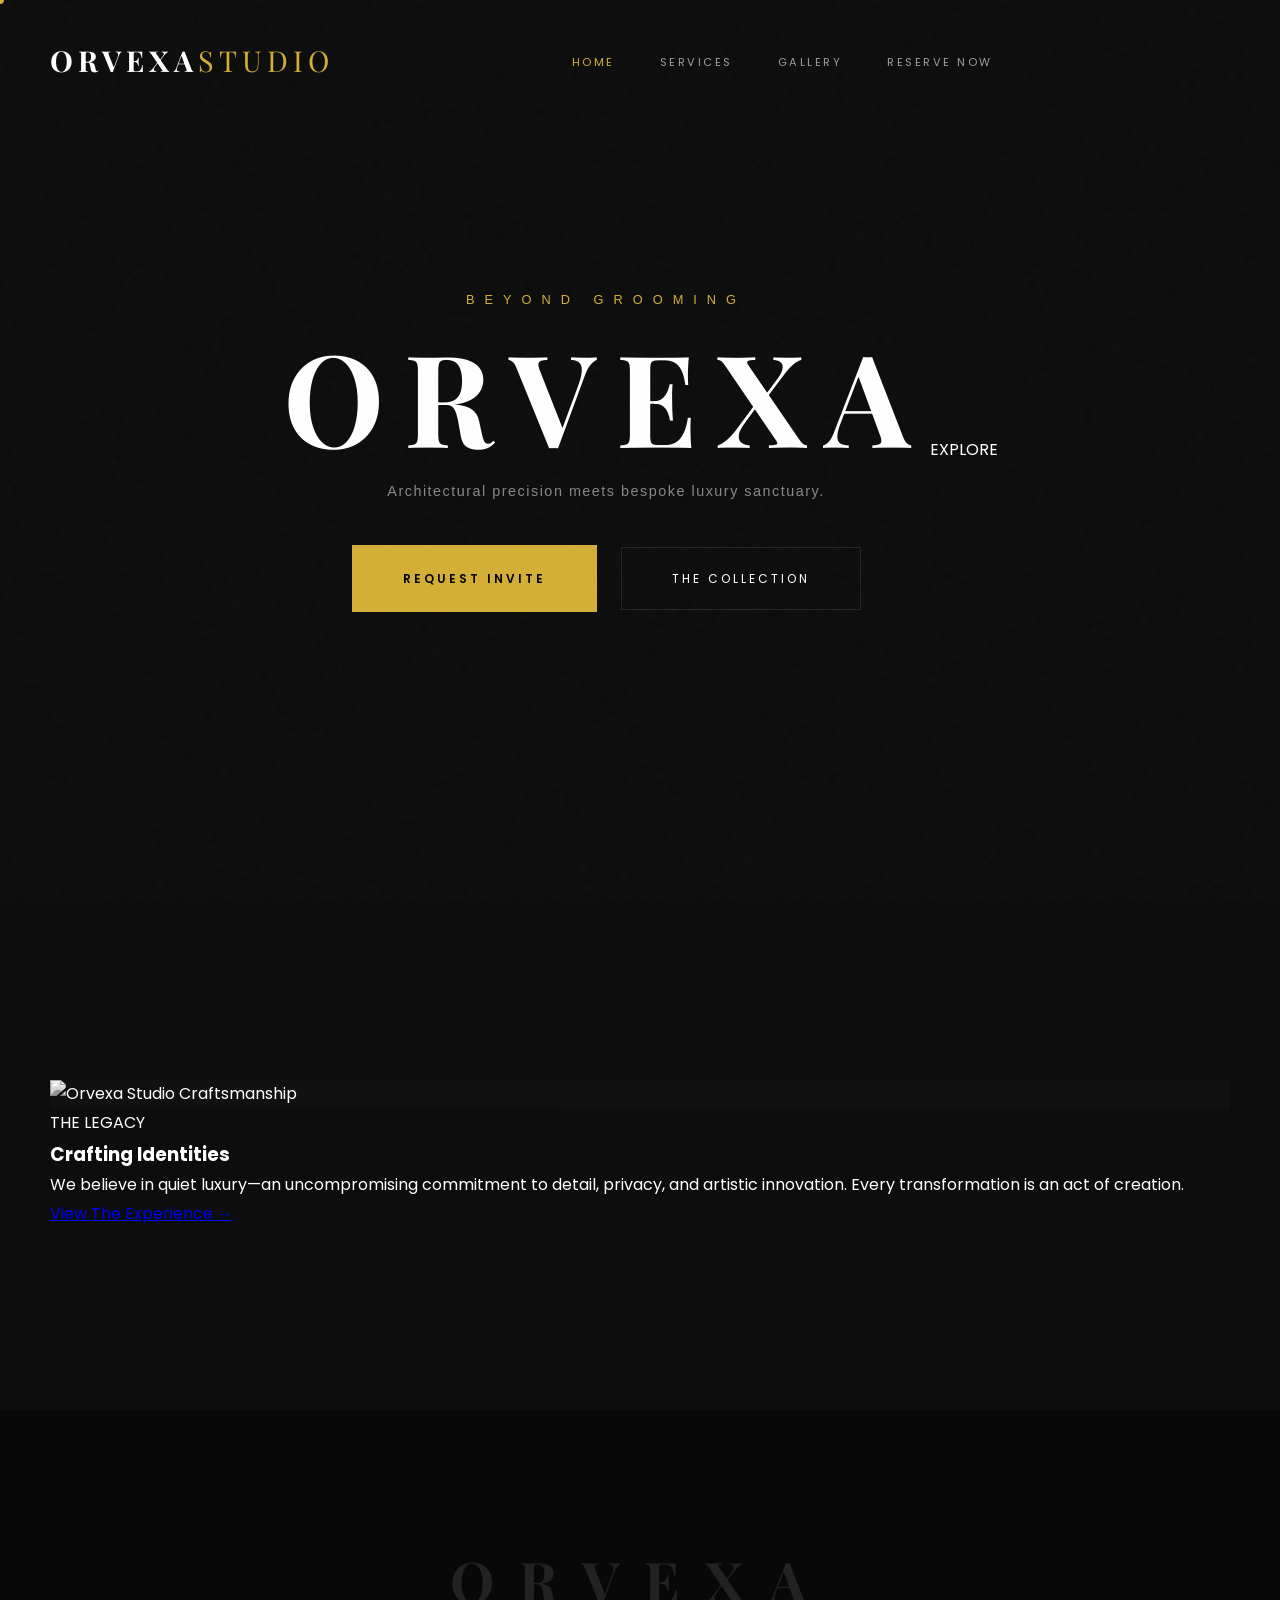
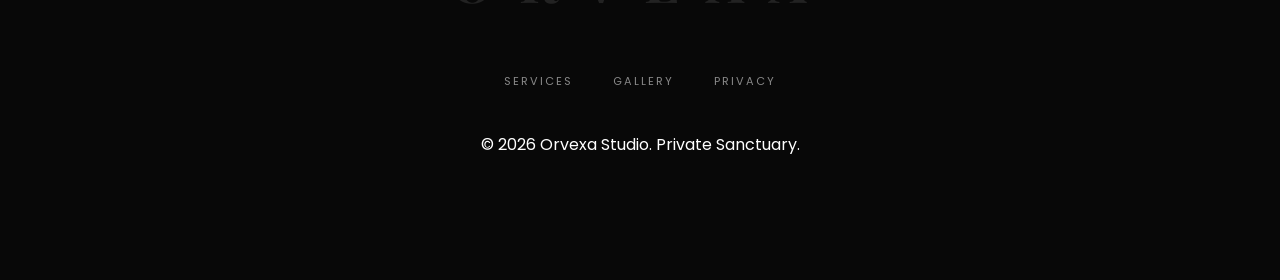
==== commit 3a6f1c03: "Update index.html" ====
--- a/index.html
+++ b/index.html
@@ -1,4 +1,4 @@
-<!DOCTYPE html>
+     <!DOCTYPE html>
 <html lang="en">
 <head>
     <meta charset="UTF-8">
@@ -8,7 +8,8 @@
     <meta name="description" content="Orvexa Studio - Bespoke hair sculpting and architectural grooming sanctuary.">
     <meta property="og:title" content="ORVEXA STUDIO | Private Sanctuary">
     <meta property="og:description" content="Where precision meets luxury. Experience the elite standard of grooming.">
-    <meta property="og:image" content="assets/img/og-preview.jpg"> <meta name="theme-color" content="#0D0D0D">
+    <meta property="og:image" content="assets/img/og-preview.jpg"> 
+    <meta name="theme-color" content="#0D0D0D">
 
     <link rel="icon" type="image/png" href="assets/img/favicon.png">
 
@@ -23,11 +24,13 @@
     <link rel="stylesheet" href="style.css">
 
     <style>
-        body { background: #000; margin: 0; overflow: hidden; }
+        /* Essential Loader CSS - Critical for Performance */
+        body.loading { overflow: hidden !important; }
         .loader {
-            position: fixed; inset: 0; background: #000; z-index: 99999;
+            position: fixed; inset: 0; background: #000; z-index: 999999;
             display: flex; align-items: center; justify-content: center;
             transition: opacity 0.8s cubic-bezier(0.19, 1, 0.22, 1);
+            pointer-events: all;
         }
         .loader-logo {
             font-family: 'Playfair Display', serif; color: #D4AF37;
@@ -40,9 +43,7 @@
         }
     </style>
 </head>
-<body class="luxury-theme">
-
-    <div class="cursor"></div>
+<body class="luxury-theme loading"> <div class="cursor"></div>
     <div class="cursor-follower"></div>
 
     <div class="loader" id="main-loader">
--- a/style.css
+++ b/style.css
@@ -1,5 +1,5 @@
 /* ORVEXA STUDIO - Global Design System
-   Theme: Ultra-Premium Luxury / Matte Black & Gold
+    Theme: Ultra-Premium Luxury / Matte Black & Gold
 */
 
 :root {
@@ -15,19 +15,21 @@
     --font-main: 'Poppins', sans-serif;
     --font-serif: 'Playfair Display', serif;
     
-    /* Motion Curve */
-    --ease: cubic-bezier(0.22, 1, 0.36, 1);
+    /* Spacing & Transitions */
+    --transition: all 0.8s cubic-bezier(0.19, 1, 0.22, 1);
 }
 
-/* 1. Reset & Global Aesthetics */
+/* 1. Global Reset & Aesthetic Setup */
 * {
     margin: 0; padding: 0; box-sizing: border-box;
-    cursor: none !important; /* Custom Cursor Handle */
+    cursor: none !important; /* Force Custom Cursor */
 }
 
 html {
     scroll-behavior: smooth;
     background: var(--primary);
+    scrollbar-width: thin;
+    scrollbar-color: var(--accent) var(--primary);
 }
 
 body {
@@ -39,34 +41,37 @@
     -webkit-font-smoothing: antialiased;
 }
 
-/* Film Grain Filter - Adds 'Soul' to the Black Background */
+/* Subliminal Film Grain Texture */
 body::before {
     content: "";
     position: fixed; inset: 0;
     background-image: url("data:image/svg+xml,%3Csvg viewBox='0 0 200 200' xmlns='http://www.w3.org/2000/svg'%3E%3Cfilter id='n'%3E%3CfeTurbulence type='fractalNoise' baseFrequency='0.65' numOctaves='3'/%3E%3C/filter%3E%3Crect width='100%25' height='100%25' filter='url(%23n)'/%3E%3C/svg%3E");
-    opacity: 0.02; pointer-events: none; z-index: 9999;
+    opacity: 0.025; pointer-events: none; z-index: 9999;
 }
 
-/* 2. Custom Elite Cursor */
+/* 2. Elite Interaction Layer (Cursor) */
 .cursor {
     width: 8px; height: 8px; background: var(--accent);
     border-radius: 50%; position: fixed; z-index: 10000;
-    pointer-events: none;
+    pointer-events: none; transform: translate(-50%, -50%);
 }
 .cursor-follower {
-    width: 35px; height: 35px; border: 1px solid var(--border);
+    width: 40px; height: 40px; border: 1px solid var(--border);
     border-radius: 50%; position: fixed; z-index: 9999;
-    pointer-events: none; transition: transform 0.15s var(--ease);
+    pointer-events: none; transform: translate(-50%, -50%);
+    transition: width 0.3s, height 0.3s, border-color 0.3s;
 }
 
 /* 3. Luxury Navigation */
 .navbar {
     position: fixed; width: 100%; top: 0; z-index: 1000;
-    padding: 35px 0; transition: all 0.6s var(--ease);
+    padding: 35px 0; transition: var(--transition);
 }
 .navbar.scrolled {
-    padding: 15px 0; background: rgba(13, 13, 13, 0.9);
-    backdrop-filter: blur(25px); border-bottom: 1px solid var(--glass);
+    padding: 15px 0;
+    background: rgba(13, 13, 13, 0.9);
+    backdrop-filter: blur(20px);
+    border-bottom: 1px solid var(--glass);
 }
 .nav-container {
     max-width: 1400px; margin: 0 auto; display: flex;
@@ -87,76 +92,83 @@
 }
 .nav-links a:hover, .nav-links a.active { opacity: 1; color: var(--accent); }
 
-/* 4. Hero Section */
+/* 4. Hero Architecture */
 .hero {
     height: 100vh; position: relative; overflow: hidden;
     display: flex; align-items: center; justify-content: center; text-align: center;
 }
+.hero-media { position: absolute; inset: 0; z-index: -1; }
 .hero-bg-image {
-    position: absolute; inset: 0; z-index: -2;
+    width: 100%; height: 100%;
     background: url('https://images.unsplash.com/photo-1521590832167-7bcbfaa6381f?auto=format&fit=crop&q=100') center/cover;
-    filter: brightness(0.4); transform: scale(1.05);
+    filter: brightness(0.4) contrast(1.1);
 }
 .hero-overlay {
-    position: absolute; inset: 0; z-index: -1;
+    position: absolute; inset: 0;
     background: radial-gradient(circle, transparent 0%, var(--primary) 100%);
 }
 .hero-title {
-    font-family: var(--font-serif); font-size: clamp(3rem, 10vw, 7.5rem);
-    text-transform: uppercase; letter-spacing: 15px; margin: 20px 0;
-    line-height: 1;
+    font-family: var(--font-serif); font-size: clamp(3rem, 10vw, 8rem);
+    text-transform: uppercase; letter-spacing: clamp(10px, 2vw, 20px);
+    margin: 20px 0; line-height: 1;
 }
-.hero-subtitle { color: var(--accent); letter-spacing: 10px; font-size: 0.8rem; }
+.hero-subtitle { color: var(--accent); letter-spacing: 10px; font-size: 0.8rem; font-weight: 300; }
+.hero-tagline { color: var(--text-muted); font-weight: 200; letter-spacing: 1.5px; max-width: 500px; margin: 0 auto 40px; font-size: 0.9rem; }
 
 /* 5. Elite Buttons */
 .btn-primary {
     background: var(--accent); color: #000; padding: 22px 50px;
     text-decoration: none; font-size: 0.75rem; letter-spacing: 3px;
     text-transform: uppercase; font-weight: 600; display: inline-block;
-    transition: var(--ease); border: 1px solid var(--accent);
+    transition: var(--transition); border: 1px solid var(--accent);
 }
-.btn-primary:hover { background: transparent; color: var(--white); transform: translateY(-5px); }
+.btn-primary:hover { background: transparent; color: var(--white); transform: translateY(-5px); box-shadow: 0 20px 40px rgba(212, 175, 55, 0.1); }
 
 .btn-outline {
     border: 1px solid rgba(255,255,255,0.1); color: var(--white);
     padding: 22px 50px; text-decoration: none; font-size: 0.75rem;
     letter-spacing: 3px; text-transform: uppercase; margin-left: 20px;
-    transition: var(--ease);
+    transition: var(--transition);
 }
 .btn-outline:hover { background: var(--white); color: #000; }
 
-/* 6. Content Sections (Golden Ratio Spacing) */
-section { padding: 160px 0; }
-.container { max-width: 1200px; margin: 0 auto; padding: 0 40px; }
+/* 6. Section Spacing & Masks */
+section { padding: 180px 0; }
+.container { max-width: 1300px; margin: 0 auto; padding: 0 50px; }
 
 .image-mask {
-    background: #151515; overflow: hidden; position: relative;
+    background: #111; overflow: hidden; position: relative;
     clip-path: inset(0 0 0 0);
 }
 .image-mask img {
     width: 100%; height: 100%; object-fit: cover;
-    transition: transform 2s var(--ease); filter: grayscale(100%);
+    transition: transform 2s var(--transition); filter: grayscale(100%);
 }
 .image-mask:hover img { transform: scale(1.1); filter: grayscale(0%); }
 
-/* 7. Footer Architecture */
+/* 7. Signature Footer */
 .footer {
-    padding: 100px 0; border-top: 1px solid var(--glass);
+    padding: 120px 0; border-top: 1px solid var(--glass);
     text-align: center; background: #080808;
 }
 .footer-logo {
-    font-family: var(--font-serif); font-size: 3rem; letter-spacing: 20px;
-    opacity: 0.15; margin-bottom: 30px;
+    font-family: var(--font-serif); font-size: 3.5rem; letter-spacing: 25px;
+    opacity: 0.1; margin-bottom: 40px;
 }
+.footer-nav { display: flex; justify-content: center; gap: 40px; margin-bottom: 40px; }
+.footer-nav a { text-decoration: none; color: var(--text-muted); font-size: 0.7rem; letter-spacing: 2px; text-transform: uppercase; transition: 0.3s; }
+.footer-nav a:hover { color: var(--accent); }
 
-/* Selection & Scrollbar */
-::selection { background: var(--accent); color: var(--primary); }
+/* Scrollbar Refinement */
 ::-webkit-scrollbar { width: 4px; }
-::-webkit-scrollbar-thumb { background: var(--accent); }
+::-webkit-scrollbar-track { background: var(--primary); }
+::-webkit-scrollbar-thumb { background: #333; border-radius: 10px; }
+::-webkit-scrollbar-thumb:hover { background: var(--accent); }
 
-/* Responsive */
-@media (max-width: 768px) {
+/* Responsive Adjustments */
+@media (max-width: 900px) {
     .nav-links { display: none; }
-    .hero-title { letter-spacing: 8px; }
-    section { padding: 80px 0; }
+    .hero-title { letter-spacing: 10px; }
+    .btn-outline { margin-left: 0; margin-top: 20px; display: block; }
+    section { padding: 100px 0; }
 }
--- a/style.css
+++ b/style.css
@@ -1,5 +1,5 @@
 /* ORVEXA STUDIO - Global Design System
-   Theme: Ultra-Premium Luxury / Matte Black & Gold
+    Theme: Ultra-Premium Luxury / Matte Black & Gold
 */
 
 :root {
@@ -15,19 +15,21 @@
     --font-main: 'Poppins', sans-serif;
     --font-serif: 'Playfair Display', serif;
     
-    /* Motion Curve */
-    --ease: cubic-bezier(0.22, 1, 0.36, 1);
+    /* Spacing & Transitions */
+    --transition: all 0.8s cubic-bezier(0.19, 1, 0.22, 1);
 }
 
-/* 1. Reset & Global Aesthetics */
+/* 1. Global Reset & Aesthetic Setup */
 * {
     margin: 0; padding: 0; box-sizing: border-box;
-    cursor: none !important; /* Custom Cursor Handle */
+    cursor: none !important; /* Force Custom Cursor */
 }
 
 html {
     scroll-behavior: smooth;
     background: var(--primary);
+    scrollbar-width: thin;
+    scrollbar-color: var(--accent) var(--primary);
 }
 
 body {
@@ -39,34 +41,37 @@
     -webkit-font-smoothing: antialiased;
 }
 
-/* Film Grain Filter - Adds 'Soul' to the Black Background */
+/* Subliminal Film Grain Texture */
 body::before {
     content: "";
     position: fixed; inset: 0;
     background-image: url("data:image/svg+xml,%3Csvg viewBox='0 0 200 200' xmlns='http://www.w3.org/2000/svg'%3E%3Cfilter id='n'%3E%3CfeTurbulence type='fractalNoise' baseFrequency='0.65' numOctaves='3'/%3E%3C/filter%3E%3Crect width='100%25' height='100%25' filter='url(%23n)'/%3E%3C/svg%3E");
-    opacity: 0.02; pointer-events: none; z-index: 9999;
+    opacity: 0.025; pointer-events: none; z-index: 9999;
 }
 
-/* 2. Custom Elite Cursor */
+/* 2. Elite Interaction Layer (Cursor) */
 .cursor {
     width: 8px; height: 8px; background: var(--accent);
     border-radius: 50%; position: fixed; z-index: 10000;
-    pointer-events: none;
+    pointer-events: none; transform: translate(-50%, -50%);
 }
 .cursor-follower {
-    width: 35px; height: 35px; border: 1px solid var(--border);
+    width: 40px; height: 40px; border: 1px solid var(--border);
     border-radius: 50%; position: fixed; z-index: 9999;
-    pointer-events: none; transition: transform 0.15s var(--ease);
+    pointer-events: none; transform: translate(-50%, -50%);
+    transition: width 0.3s, height 0.3s, border-color 0.3s;
 }
 
 /* 3. Luxury Navigation */
 .navbar {
     position: fixed; width: 100%; top: 0; z-index: 1000;
-    padding: 35px 0; transition: all 0.6s var(--ease);
+    padding: 35px 0; transition: var(--transition);
 }
 .navbar.scrolled {
-    padding: 15px 0; background: rgba(13, 13, 13, 0.9);
-    backdrop-filter: blur(25px); border-bottom: 1px solid var(--glass);
+    padding: 15px 0;
+    background: rgba(13, 13, 13, 0.9);
+    backdrop-filter: blur(20px);
+    border-bottom: 1px solid var(--glass);
 }
 .nav-container {
     max-width: 1400px; margin: 0 auto; display: flex;
@@ -87,76 +92,83 @@
 }
 .nav-links a:hover, .nav-links a.active { opacity: 1; color: var(--accent); }
 
-/* 4. Hero Section */
+/* 4. Hero Architecture */
 .hero {
     height: 100vh; position: relative; overflow: hidden;
     display: flex; align-items: center; justify-content: center; text-align: center;
 }
+.hero-media { position: absolute; inset: 0; z-index: -1; }
 .hero-bg-image {
-    position: absolute; inset: 0; z-index: -2;
+    width: 100%; height: 100%;
     background: url('https://images.unsplash.com/photo-1521590832167-7bcbfaa6381f?auto=format&fit=crop&q=100') center/cover;
-    filter: brightness(0.4); transform: scale(1.05);
+    filter: brightness(0.4) contrast(1.1);
 }
 .hero-overlay {
-    position: absolute; inset: 0; z-index: -1;
+    position: absolute; inset: 0;
     background: radial-gradient(circle, transparent 0%, var(--primary) 100%);
 }
 .hero-title {
-    font-family: var(--font-serif); font-size: clamp(3rem, 10vw, 7.5rem);
-    text-transform: uppercase; letter-spacing: 15px; margin: 20px 0;
-    line-height: 1;
+    font-family: var(--font-serif); font-size: clamp(3rem, 10vw, 8rem);
+    text-transform: uppercase; letter-spacing: clamp(10px, 2vw, 20px);
+    margin: 20px 0; line-height: 1;
 }
-.hero-subtitle { color: var(--accent); letter-spacing: 10px; font-size: 0.8rem; }
+.hero-subtitle { color: var(--accent); letter-spacing: 10px; font-size: 0.8rem; font-weight: 300; }
+.hero-tagline { color: var(--text-muted); font-weight: 200; letter-spacing: 1.5px; max-width: 500px; margin: 0 auto 40px; font-size: 0.9rem; }
 
 /* 5. Elite Buttons */
 .btn-primary {
     background: var(--accent); color: #000; padding: 22px 50px;
     text-decoration: none; font-size: 0.75rem; letter-spacing: 3px;
     text-transform: uppercase; font-weight: 600; display: inline-block;
-    transition: var(--ease); border: 1px solid var(--accent);
+    transition: var(--transition); border: 1px solid var(--accent);
 }
-.btn-primary:hover { background: transparent; color: var(--white); transform: translateY(-5px); }
+.btn-primary:hover { background: transparent; color: var(--white); transform: translateY(-5px); box-shadow: 0 20px 40px rgba(212, 175, 55, 0.1); }
 
 .btn-outline {
     border: 1px solid rgba(255,255,255,0.1); color: var(--white);
     padding: 22px 50px; text-decoration: none; font-size: 0.75rem;
     letter-spacing: 3px; text-transform: uppercase; margin-left: 20px;
-    transition: var(--ease);
+    transition: var(--transition);
 }
 .btn-outline:hover { background: var(--white); color: #000; }
 
-/* 6. Content Sections (Golden Ratio Spacing) */
-section { padding: 160px 0; }
-.container { max-width: 1200px; margin: 0 auto; padding: 0 40px; }
+/* 6. Section Spacing & Masks */
+section { padding: 180px 0; }
+.container { max-width: 1300px; margin: 0 auto; padding: 0 50px; }
 
 .image-mask {
-    background: #151515; overflow: hidden; position: relative;
+    background: #111; overflow: hidden; position: relative;
     clip-path: inset(0 0 0 0);
 }
 .image-mask img {
     width: 100%; height: 100%; object-fit: cover;
-    transition: transform 2s var(--ease); filter: grayscale(100%);
+    transition: transform 2s var(--transition); filter: grayscale(100%);
 }
 .image-mask:hover img { transform: scale(1.1); filter: grayscale(0%); }
 
-/* 7. Footer Architecture */
+/* 7. Signature Footer */
 .footer {
-    padding: 100px 0; border-top: 1px solid var(--glass);
+    padding: 120px 0; border-top: 1px solid var(--glass);
     text-align: center; background: #080808;
 }
 .footer-logo {
-    font-family: var(--font-serif); font-size: 3rem; letter-spacing: 20px;
-    opacity: 0.15; margin-bottom: 30px;
+    font-family: var(--font-serif); font-size: 3.5rem; letter-spacing: 25px;
+    opacity: 0.1; margin-bottom: 40px;
 }
+.footer-nav { display: flex; justify-content: center; gap: 40px; margin-bottom: 40px; }
+.footer-nav a { text-decoration: none; color: var(--text-muted); font-size: 0.7rem; letter-spacing: 2px; text-transform: uppercase; transition: 0.3s; }
+.footer-nav a:hover { color: var(--accent); }
 
-/* Selection & Scrollbar */
-::selection { background: var(--accent); color: var(--primary); }
+/* Scrollbar Refinement */
 ::-webkit-scrollbar { width: 4px; }
-::-webkit-scrollbar-thumb { background: var(--accent); }
+::-webkit-scrollbar-track { background: var(--primary); }
+::-webkit-scrollbar-thumb { background: #333; border-radius: 10px; }
+::-webkit-scrollbar-thumb:hover { background: var(--accent); }
 
-/* Responsive */
-@media (max-width: 768px) {
+/* Responsive Adjustments */
+@media (max-width: 900px) {
     .nav-links { display: none; }
-    .hero-title { letter-spacing: 8px; }
-    section { padding: 80px 0; }
+    .hero-title { letter-spacing: 10px; }
+    .btn-outline { margin-left: 0; margin-top: 20px; display: block; }
+    section { padding: 100px 0; }
 }
